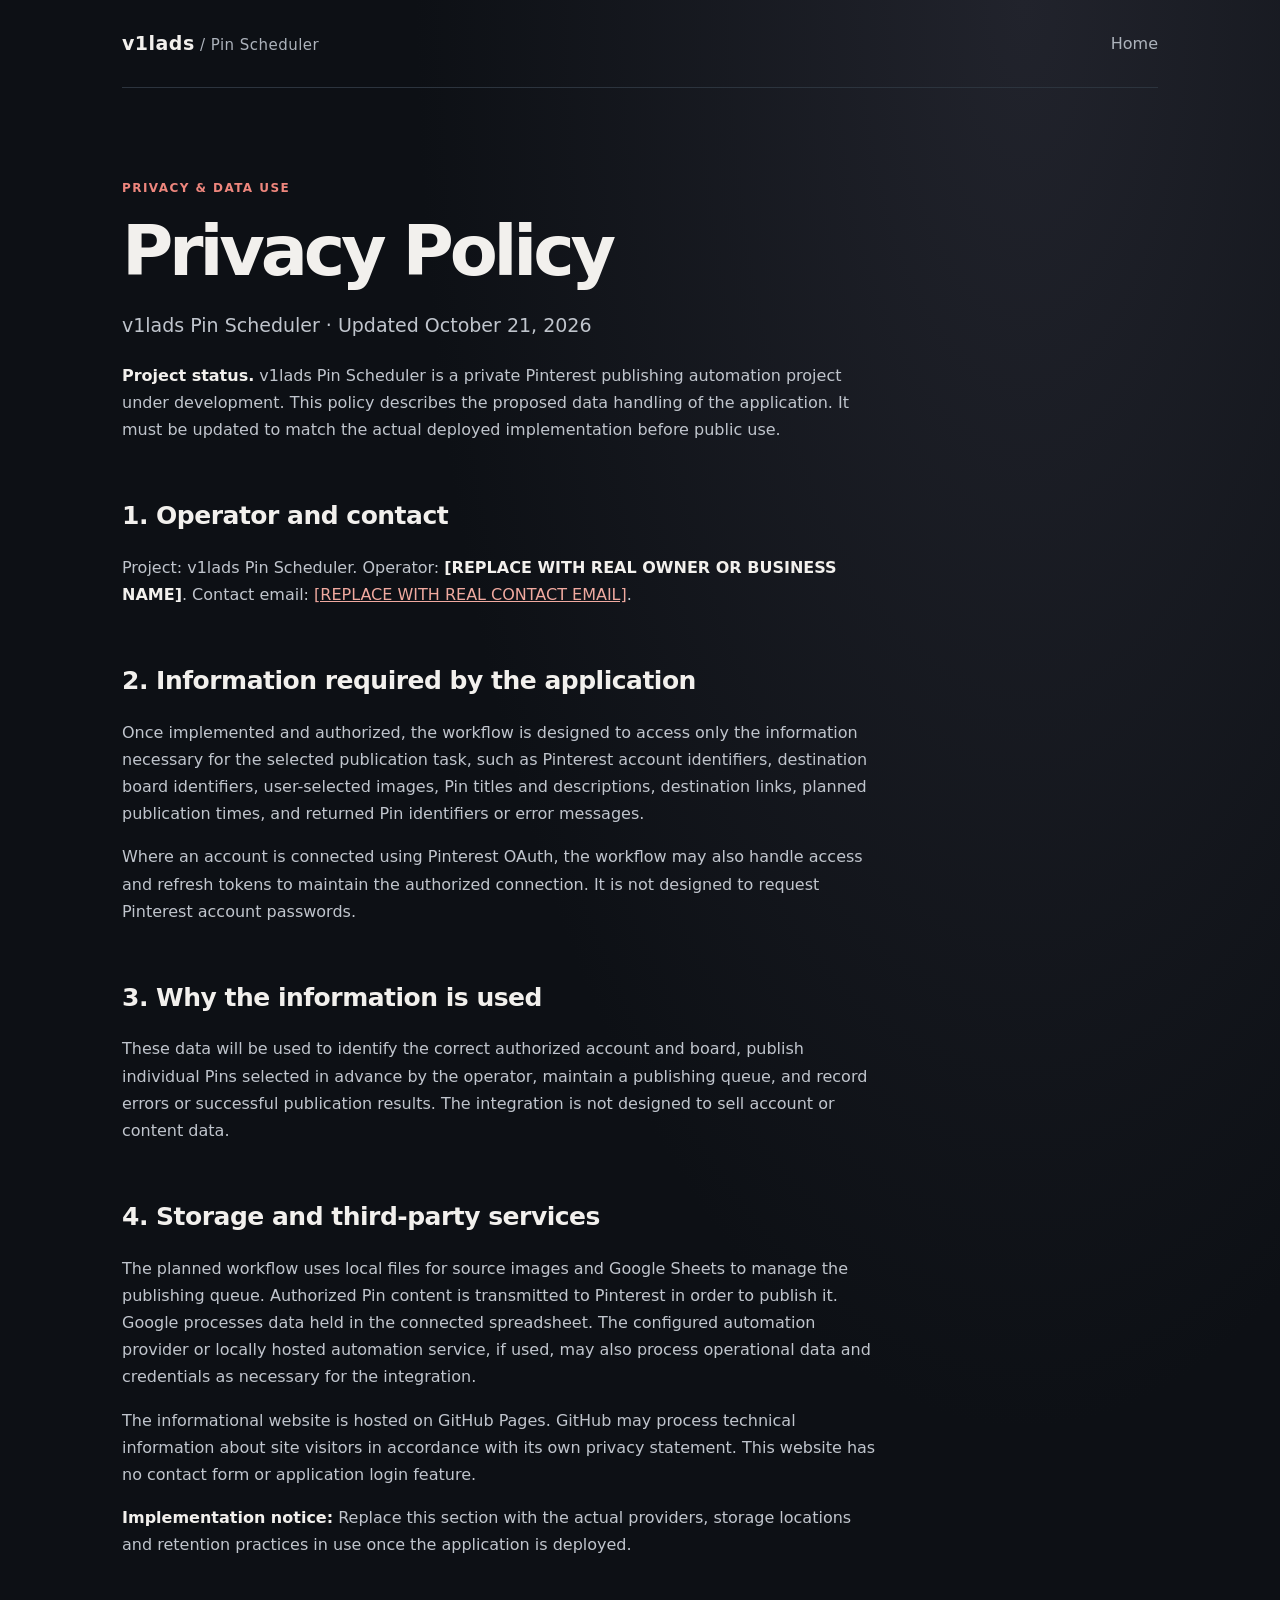
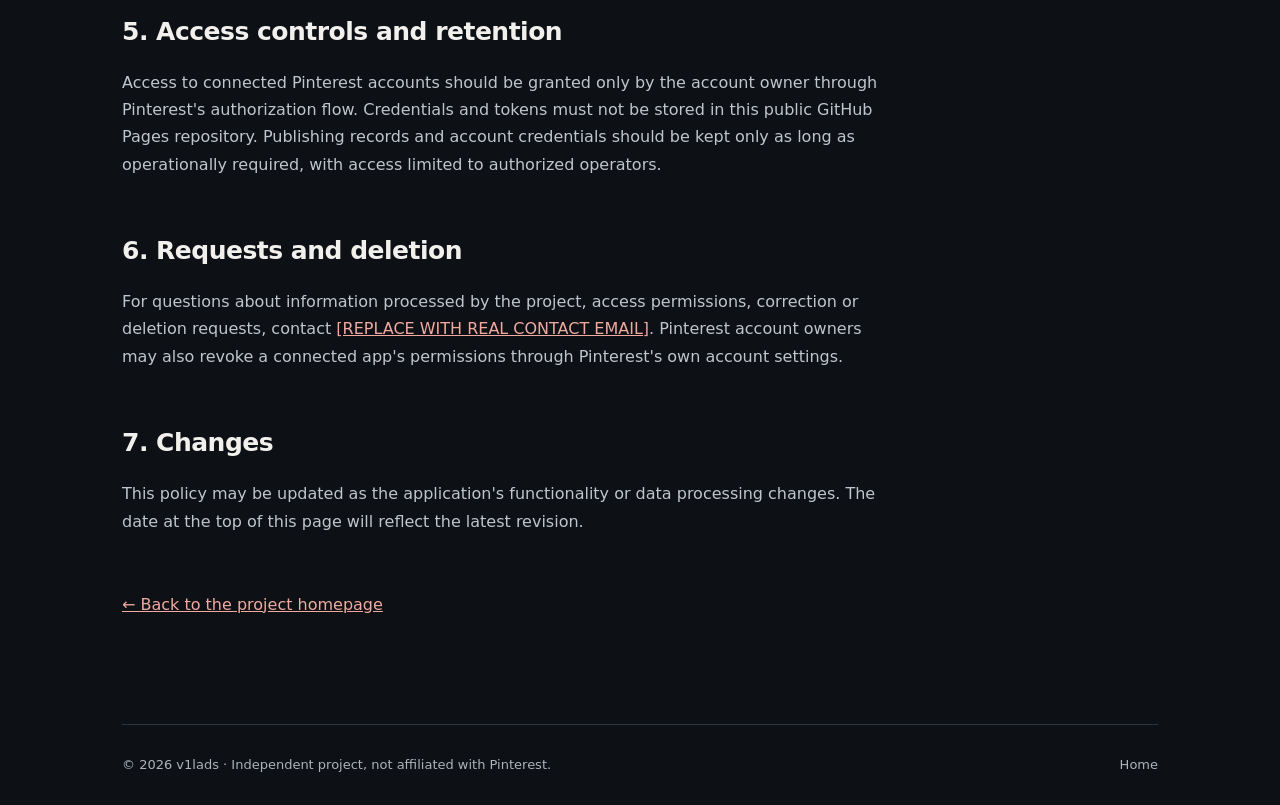
==== privacy.html @ 6037e5ab "Add files via upload" ====
<!doctype html>
<html lang="en">
<head>
  <meta charset="utf-8">
  <meta name="viewport" content="width=device-width, initial-scale=1">
  <meta name="description" content="Privacy Policy for v1lads Pin Scheduler.">
  <title>Privacy Policy — v1lads Pin Scheduler</title>
  <link rel="stylesheet" href="styles.css">
</head>
<body>
  <div class="page policy-page">
    <header class="topbar"><a class="wordmark" href="./">v1lads<span> / Pin Scheduler</span></a><nav aria-label="Main navigation"><a href="./">Home</a></nav></header>
    <main class="policy">
      <div class="eyebrow">PRIVACY &amp; DATA USE</div>
      <h1>Privacy Policy</h1>
      <p class="lead">v1lads Pin Scheduler · Updated October 21, 2026</p>
      <p><strong>Project status.</strong> v1lads Pin Scheduler is a private Pinterest publishing automation project under development. This policy describes the proposed data handling of the application. It must be updated to match the actual deployed implementation before public use.</p>

      <h2>1. Operator and contact</h2>
      <p>Project: v1lads Pin Scheduler. Operator: <strong>[REPLACE WITH REAL OWNER OR BUSINESS NAME]</strong>. Contact email: <a href="mailto:REPLACE_WITH_REAL_EMAIL@example.com">[REPLACE WITH REAL CONTACT EMAIL]</a>.</p>

      <h2>2. Information required by the application</h2>
      <p>Once implemented and authorized, the workflow is designed to access only the information necessary for the selected publication task, such as Pinterest account identifiers, destination board identifiers, user-selected images, Pin titles and descriptions, destination links, planned publication times, and returned Pin identifiers or error messages.</p>
      <p>Where an account is connected using Pinterest OAuth, the workflow may also handle access and refresh tokens to maintain the authorized connection. It is not designed to request Pinterest account passwords.</p>

      <h2>3. Why the information is used</h2>
      <p>These data will be used to identify the correct authorized account and board, publish individual Pins selected in advance by the operator, maintain a publishing queue, and record errors or successful publication results. The integration is not designed to sell account or content data.</p>

      <h2>4. Storage and third-party services</h2>
      <p>The planned workflow uses local files for source images and Google Sheets to manage the publishing queue. Authorized Pin content is transmitted to Pinterest in order to publish it. Google processes data held in the connected spreadsheet. The configured automation provider or locally hosted automation service, if used, may also process operational data and credentials as necessary for the integration.</p>
      <p>The informational website is hosted on GitHub Pages. GitHub may process technical information about site visitors in accordance with its own privacy statement. This website has no contact form or application login feature.</p>
      <p><strong>Implementation notice:</strong> Replace this section with the actual providers, storage locations and retention practices in use once the application is deployed.</p>

      <h2>5. Access controls and retention</h2>
      <p>Access to connected Pinterest accounts should be granted only by the account owner through Pinterest's authorization flow. Credentials and tokens must not be stored in this public GitHub Pages repository. Publishing records and account credentials should be kept only as long as operationally required, with access limited to authorized operators.</p>

      <h2>6. Requests and deletion</h2>
      <p>For questions about information processed by the project, access permissions, correction or deletion requests, contact <a href="mailto:REPLACE_WITH_REAL_EMAIL@example.com">[REPLACE WITH REAL CONTACT EMAIL]</a>. Pinterest account owners may also revoke a connected app's permissions through Pinterest's own account settings.</p>

      <h2>7. Changes</h2>
      <p>This policy may be updated as the application's functionality or data processing changes. The date at the top of this page will reflect the latest revision.</p>
      <p><a class="back-link" href="./">← Back to the project homepage</a></p>
    </main>
    <footer><span>© 2026 v1lads · Independent project, not affiliated with Pinterest.</span><a href="./">Home</a></footer>
  </div>
</body>
</html>
---- styles.css ----
:root{color-scheme:dark;--bg:#0d1015;--text:#f2f0ed;--muted:#adb3bc;--accent:#ee867d;--edge:#2c343e;--card:#151b22}*{box-sizing:border-box}html{scroll-behavior:smooth}body{margin:0;background:radial-gradient(ellipse at 80% 0%,#21232c 0,transparent 42%),var(--bg);color:var(--text);font:16px/1.7 system-ui,-apple-system,Segoe UI,Arial,sans-serif}.page{max-width:1100px;padding:0 32px;margin:auto}.topbar{display:flex;align-items:center;justify-content:space-between;border-bottom:1px solid var(--edge);height:88px}.wordmark{font-weight:800;letter-spacing:.025em;text-decoration:none;color:var(--text);font-size:19px}.wordmark span{font-weight:400;color:var(--muted);font-size:15px}.topbar nav a,footer a{color:var(--muted);text-decoration:none}.topbar nav a:hover,footer a:hover,a:hover{color:var(--accent)}.hero{padding:115px 0 95px}.eyebrow,.small-kicker{color:var(--accent);font-weight:700;letter-spacing:.12em;font-size:12px}.hero h1{font-size:clamp(46px,7vw,88px);font-weight:720;letter-spacing:-.06em;line-height:1.06;margin:28px 0}.hero h1 em{font-style:normal;color:#b8beca}.lead{max-width:680px;color:var(--muted);font-size:19px;line-height:1.75}.pills{display:flex;flex-wrap:wrap;gap:10px;margin-top:30px}.pills span{border:1px solid var(--edge);border-radius:100px;padding:6px 14px;color:#cad0d6;font-size:13px}.section{border-top:1px solid var(--edge);padding:58px 0 76px}.section-heading{display:flex;gap:40px;align-items:baseline}.section-heading>span{color:var(--accent);font-size:11px;letter-spacing:.1em;white-space:nowrap}.section h2,.footer-card h2{letter-spacing:-.035em;line-height:1.2;font-size:36px;margin:0 0 30px}.cards{display:grid;grid-template-columns:repeat(3,1fr);gap:16px}.card{background:var(--card);border:1px solid var(--edge);border-radius:15px;padding:27px}.card b{color:var(--accent);font-size:13px}.card h3{font-size:22px;margin:17px 0 10px}.card p,.two-col p,.footer-card p{color:var(--muted);margin:0 0 14px}.two-col{display:grid;grid-template-columns:1fr 1.3fr;gap:36px}.footer-card{display:flex;align-items:center;justify-content:space-between;gap:20px;padding:38px;margin:0 0 100px;background:var(--card);border:1px solid var(--edge);border-radius:20px}.footer-card h2{margin:10px 0}.btn{border-radius:8px;padding:13px 19px;background:#f0c1b8;color:#1b1c21;text-decoration:none;white-space:nowrap;font-weight:700}.btn:hover{background:#fff;color:#1b1c21}footer{display:flex;justify-content:space-between;gap:20px;padding:29px 0;border-top:1px solid var(--edge);color:var(--muted);font-size:13px}.policy{max-width:760px;padding:90px 0}.policy h1{font-size:clamp(40px,6vw,70px);letter-spacing:-.06em;line-height:1.1;margin:15px 0}.policy h2{font-size:25px;letter-spacing:-.02em;margin:52px 0 10px}.policy p{color:#c0c5cd}.policy strong{color:var(--text)}.policy a{color:#f1aaa0}.back-link{display:inline-block;margin-top:40px}@media(max-width:700px){.page{padding:0 20px}.hero{padding:75px 0}.cards,.two-col{grid-template-columns:1fr}.section-heading{display:block}.footer-card{display:block;padding:26px}.footer-card .btn{display:inline-block;margin-top:12px}.topbar{height:70px}.wordmark span{font-size:12px}}
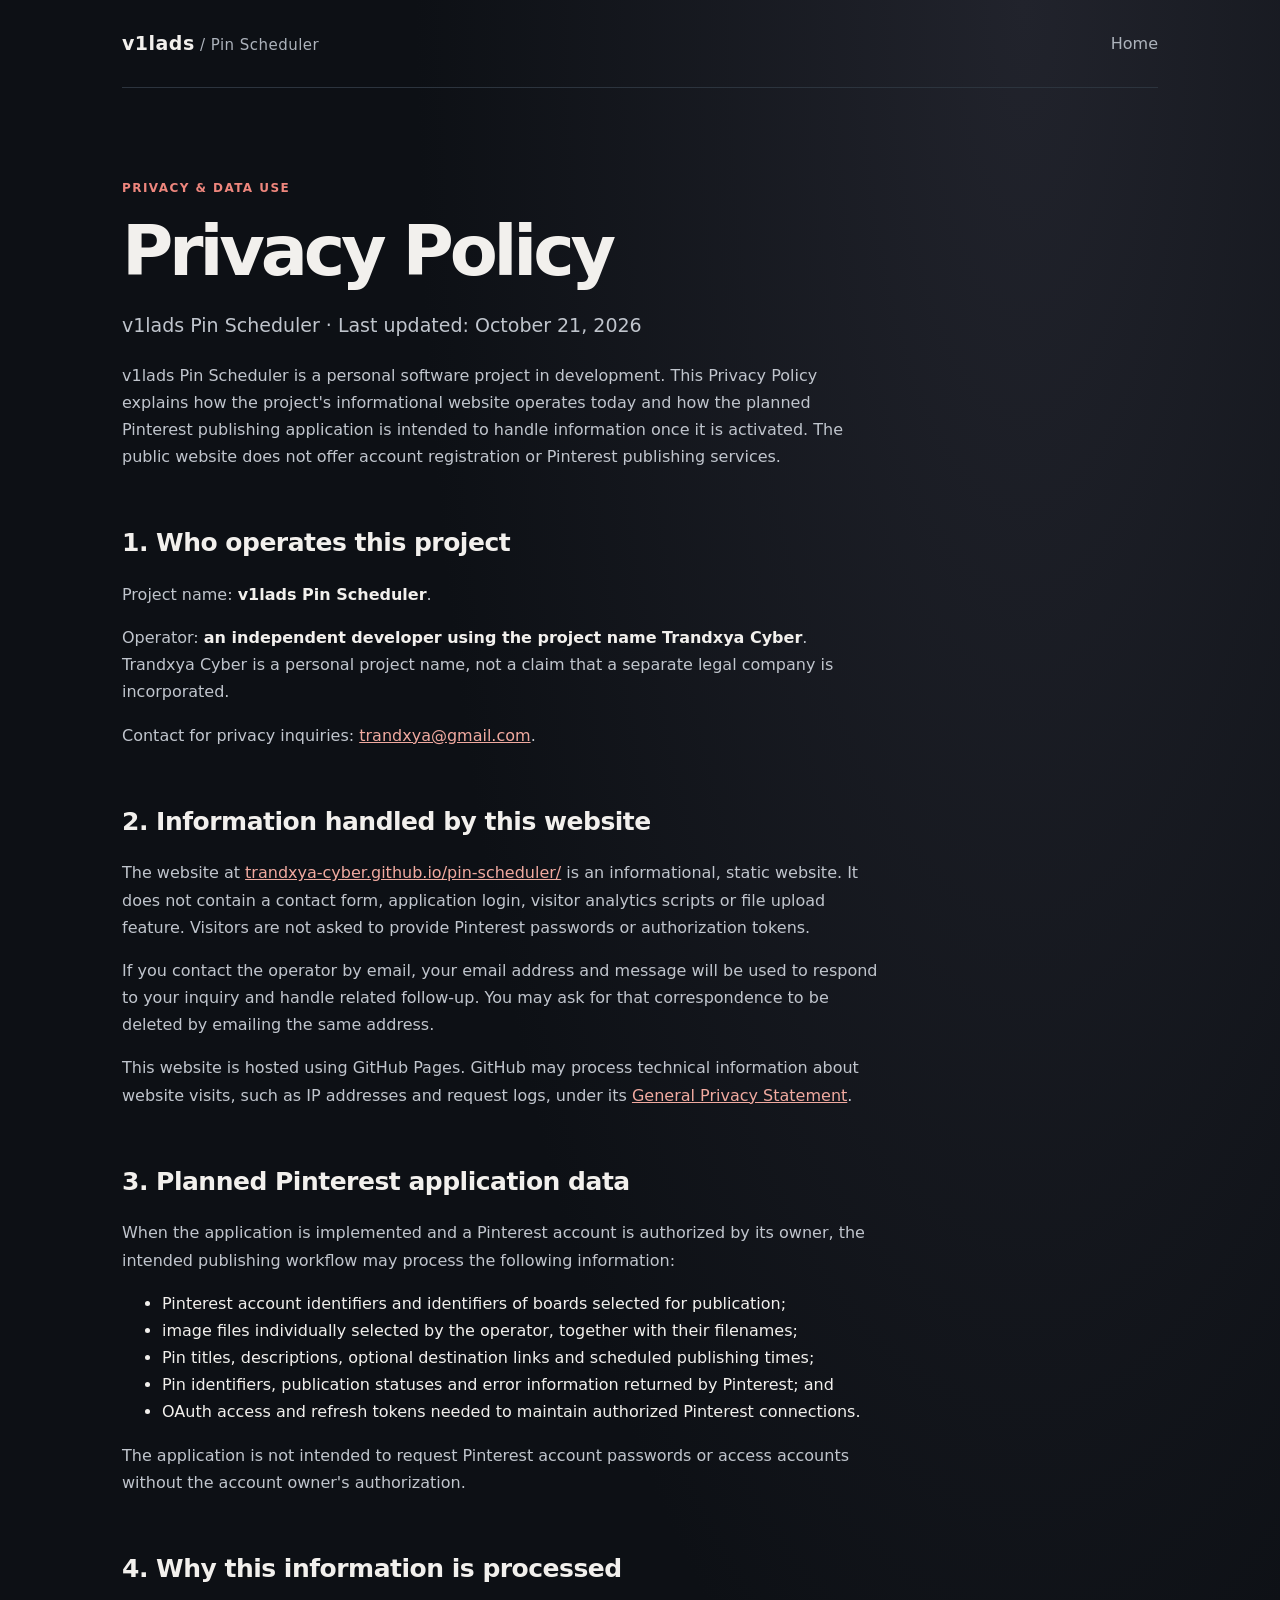
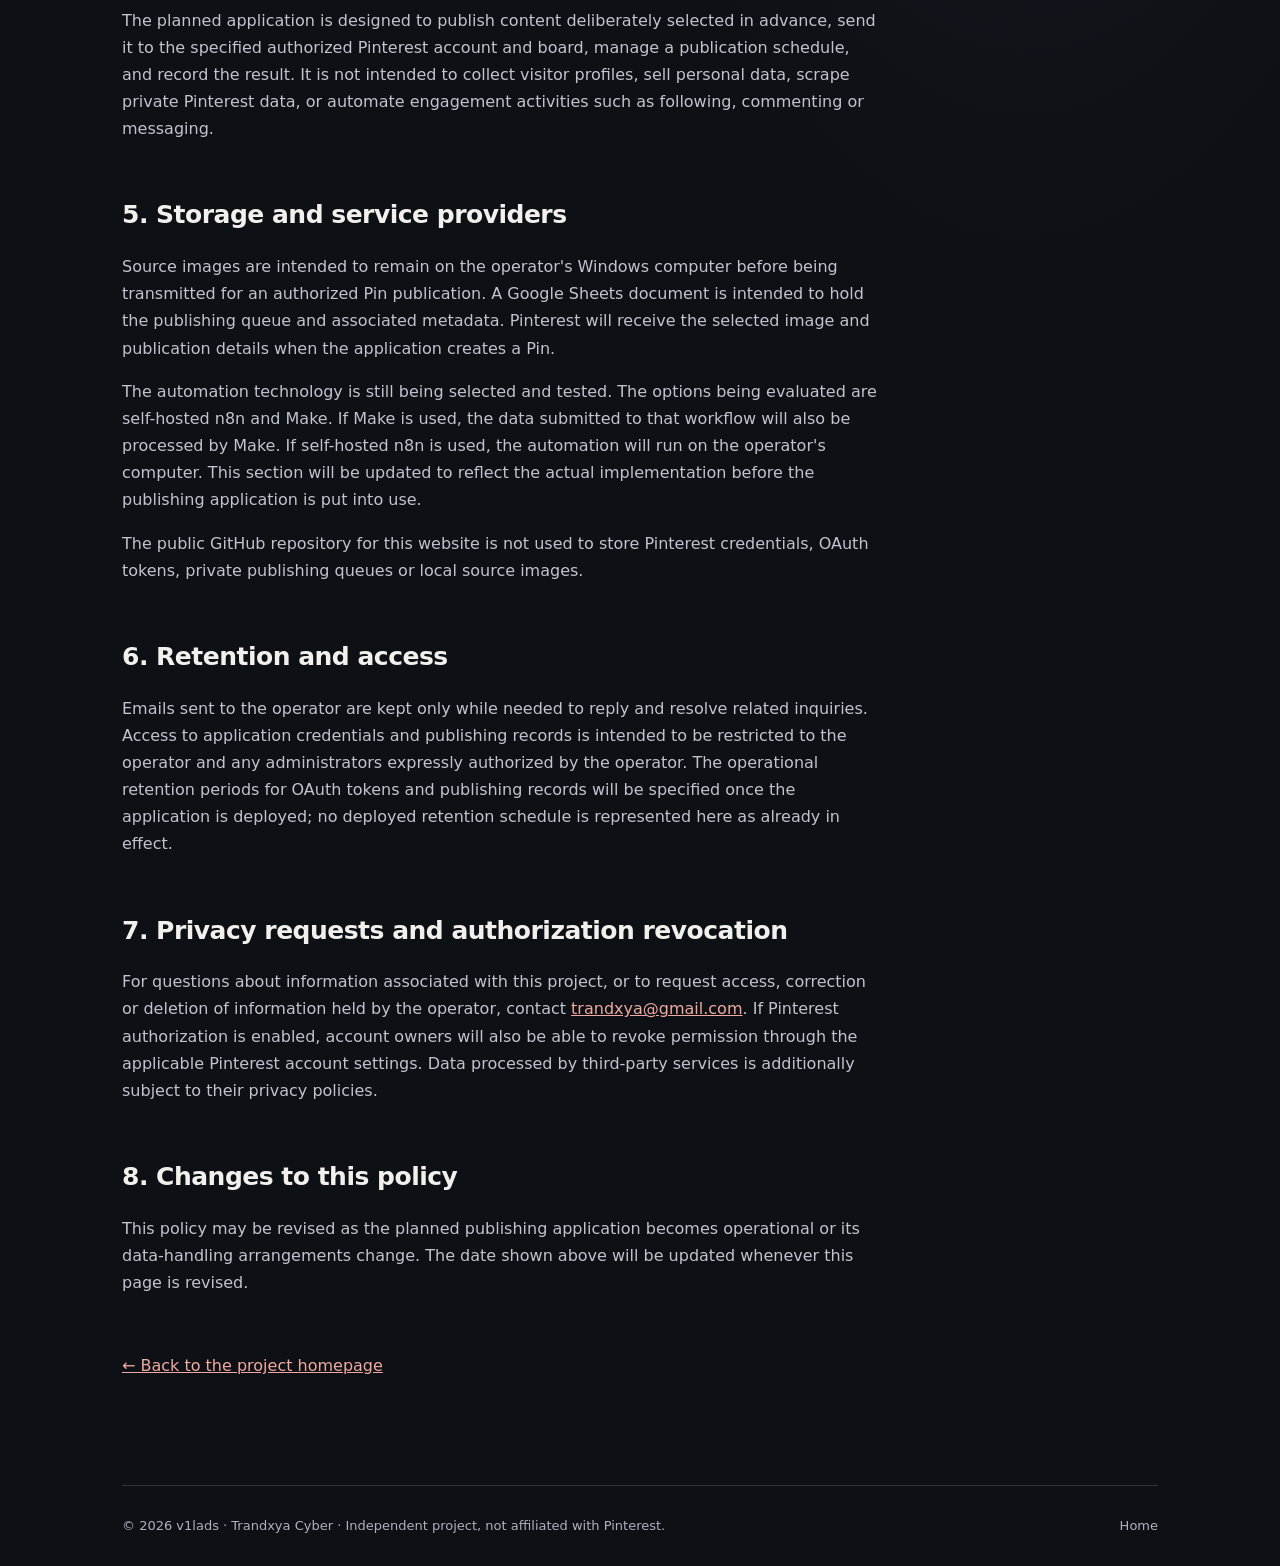
==== commit 0bf352b9: "Add files via upload" ====
--- a/privacy.html
+++ b/privacy.html
@@ -3,45 +3,67 @@
 <head>
   <meta charset="utf-8">
   <meta name="viewport" content="width=device-width, initial-scale=1">
-  <meta name="description" content="Privacy Policy for v1lads Pin Scheduler.">
+  <meta name="description" content="Privacy Policy for v1lads Pin Scheduler, a personal Pinterest publishing automation project.">
+  <meta name="robots" content="index, follow">
   <title>Privacy Policy — v1lads Pin Scheduler</title>
   <link rel="stylesheet" href="styles.css">
 </head>
 <body>
   <div class="page policy-page">
-    <header class="topbar"><a class="wordmark" href="./">v1lads<span> / Pin Scheduler</span></a><nav aria-label="Main navigation"><a href="./">Home</a></nav></header>
+    <header class="topbar">
+      <a class="wordmark" href="./">v1lads<span> / Pin Scheduler</span></a>
+      <nav aria-label="Main navigation"><a href="./">Home</a></nav>
+    </header>
     <main class="policy">
       <div class="eyebrow">PRIVACY &amp; DATA USE</div>
       <h1>Privacy Policy</h1>
-      <p class="lead">v1lads Pin Scheduler · Updated October 21, 2026</p>
-      <p><strong>Project status.</strong> v1lads Pin Scheduler is a private Pinterest publishing automation project under development. This policy describes the proposed data handling of the application. It must be updated to match the actual deployed implementation before public use.</p>
+      <p class="lead">v1lads Pin Scheduler · Last updated: October 21, 2026</p>
 
-      <h2>1. Operator and contact</h2>
-      <p>Project: v1lads Pin Scheduler. Operator: <strong>[REPLACE WITH REAL OWNER OR BUSINESS NAME]</strong>. Contact email: <a href="mailto:REPLACE_WITH_REAL_EMAIL@example.com">[REPLACE WITH REAL CONTACT EMAIL]</a>.</p>
+      <p>v1lads Pin Scheduler is a personal software project in development. This Privacy Policy explains how the project's informational website operates today and how the planned Pinterest publishing application is intended to handle information once it is activated. The public website does not offer account registration or Pinterest publishing services.</p>
 
-      <h2>2. Information required by the application</h2>
-      <p>Once implemented and authorized, the workflow is designed to access only the information necessary for the selected publication task, such as Pinterest account identifiers, destination board identifiers, user-selected images, Pin titles and descriptions, destination links, planned publication times, and returned Pin identifiers or error messages.</p>
-      <p>Where an account is connected using Pinterest OAuth, the workflow may also handle access and refresh tokens to maintain the authorized connection. It is not designed to request Pinterest account passwords.</p>
+      <h2>1. Who operates this project</h2>
+      <p>Project name: <strong>v1lads Pin Scheduler</strong>.</p>
+      <p>Operator: <strong>an independent developer using the project name Trandxya Cyber</strong>. Trandxya Cyber is a personal project name, not a claim that a separate legal company is incorporated.</p>
+      <p>Contact for privacy inquiries: <a href="mailto:trandxya@gmail.com">trandxya@gmail.com</a>.</p>
 
-      <h2>3. Why the information is used</h2>
-      <p>These data will be used to identify the correct authorized account and board, publish individual Pins selected in advance by the operator, maintain a publishing queue, and record errors or successful publication results. The integration is not designed to sell account or content data.</p>
+      <h2>2. Information handled by this website</h2>
+      <p>The website at <a href="https://trandxya-cyber.github.io/pin-scheduler/">trandxya-cyber.github.io/pin-scheduler/</a> is an informational, static website. It does not contain a contact form, application login, visitor analytics scripts or file upload feature. Visitors are not asked to provide Pinterest passwords or authorization tokens.</p>
+      <p>If you contact the operator by email, your email address and message will be used to respond to your inquiry and handle related follow-up. You may ask for that correspondence to be deleted by emailing the same address.</p>
+      <p>This website is hosted using GitHub Pages. GitHub may process technical information about website visits, such as IP addresses and request logs, under its <a href="https://docs.github.com/en/site-policy/privacy-policies/github-general-privacy-statement">General Privacy Statement</a>.</p>
 
-      <h2>4. Storage and third-party services</h2>
-      <p>The planned workflow uses local files for source images and Google Sheets to manage the publishing queue. Authorized Pin content is transmitted to Pinterest in order to publish it. Google processes data held in the connected spreadsheet. The configured automation provider or locally hosted automation service, if used, may also process operational data and credentials as necessary for the integration.</p>
-      <p>The informational website is hosted on GitHub Pages. GitHub may process technical information about site visitors in accordance with its own privacy statement. This website has no contact form or application login feature.</p>
-      <p><strong>Implementation notice:</strong> Replace this section with the actual providers, storage locations and retention practices in use once the application is deployed.</p>
+      <h2>3. Planned Pinterest application data</h2>
+      <p>When the application is implemented and a Pinterest account is authorized by its owner, the intended publishing workflow may process the following information:</p>
+      <ul>
+        <li>Pinterest account identifiers and identifiers of boards selected for publication;</li>
+        <li>image files individually selected by the operator, together with their filenames;</li>
+        <li>Pin titles, descriptions, optional destination links and scheduled publishing times;</li>
+        <li>Pin identifiers, publication statuses and error information returned by Pinterest; and</li>
+        <li>OAuth access and refresh tokens needed to maintain authorized Pinterest connections.</li>
+      </ul>
+      <p>The application is not intended to request Pinterest account passwords or access accounts without the account owner's authorization.</p>
 
-      <h2>5. Access controls and retention</h2>
-      <p>Access to connected Pinterest accounts should be granted only by the account owner through Pinterest's authorization flow. Credentials and tokens must not be stored in this public GitHub Pages repository. Publishing records and account credentials should be kept only as long as operationally required, with access limited to authorized operators.</p>
+      <h2>4. Why this information is processed</h2>
+      <p>The planned application is designed to publish content deliberately selected in advance, send it to the specified authorized Pinterest account and board, manage a publication schedule, and record the result. It is not intended to collect visitor profiles, sell personal data, scrape private Pinterest data, or automate engagement activities such as following, commenting or messaging.</p>
 
-      <h2>6. Requests and deletion</h2>
-      <p>For questions about information processed by the project, access permissions, correction or deletion requests, contact <a href="mailto:REPLACE_WITH_REAL_EMAIL@example.com">[REPLACE WITH REAL CONTACT EMAIL]</a>. Pinterest account owners may also revoke a connected app's permissions through Pinterest's own account settings.</p>
+      <h2>5. Storage and service providers</h2>
+      <p>Source images are intended to remain on the operator's Windows computer before being transmitted for an authorized Pin publication. A Google Sheets document is intended to hold the publishing queue and associated metadata. Pinterest will receive the selected image and publication details when the application creates a Pin.</p>
+      <p>The automation technology is still being selected and tested. The options being evaluated are self-hosted n8n and Make. If Make is used, the data submitted to that workflow will also be processed by Make. If self-hosted n8n is used, the automation will run on the operator's computer. This section will be updated to reflect the actual implementation before the publishing application is put into use.</p>
+      <p>The public GitHub repository for this website is not used to store Pinterest credentials, OAuth tokens, private publishing queues or local source images.</p>
 
-      <h2>7. Changes</h2>
-      <p>This policy may be updated as the application's functionality or data processing changes. The date at the top of this page will reflect the latest revision.</p>
+      <h2>6. Retention and access</h2>
+      <p>Emails sent to the operator are kept only while needed to reply and resolve related inquiries. Access to application credentials and publishing records is intended to be restricted to the operator and any administrators expressly authorized by the operator. The operational retention periods for OAuth tokens and publishing records will be specified once the application is deployed; no deployed retention schedule is represented here as already in effect.</p>
+
+      <h2>7. Privacy requests and authorization revocation</h2>
+      <p>For questions about information associated with this project, or to request access, correction or deletion of information held by the operator, contact <a href="mailto:trandxya@gmail.com">trandxya@gmail.com</a>. If Pinterest authorization is enabled, account owners will also be able to revoke permission through the applicable Pinterest account settings. Data processed by third-party services is additionally subject to their privacy policies.</p>
+
+      <h2>8. Changes to this policy</h2>
+      <p>This policy may be revised as the planned publishing application becomes operational or its data-handling arrangements change. The date shown above will be updated whenever this page is revised.</p>
       <p><a class="back-link" href="./">← Back to the project homepage</a></p>
     </main>
-    <footer><span>© 2026 v1lads · Independent project, not affiliated with Pinterest.</span><a href="./">Home</a></footer>
+    <footer>
+      <span>© 2026 v1lads · Trandxya Cyber · Independent project, not affiliated with Pinterest.</span>
+      <a href="./">Home</a>
+    </footer>
   </div>
 </body>
 </html>
